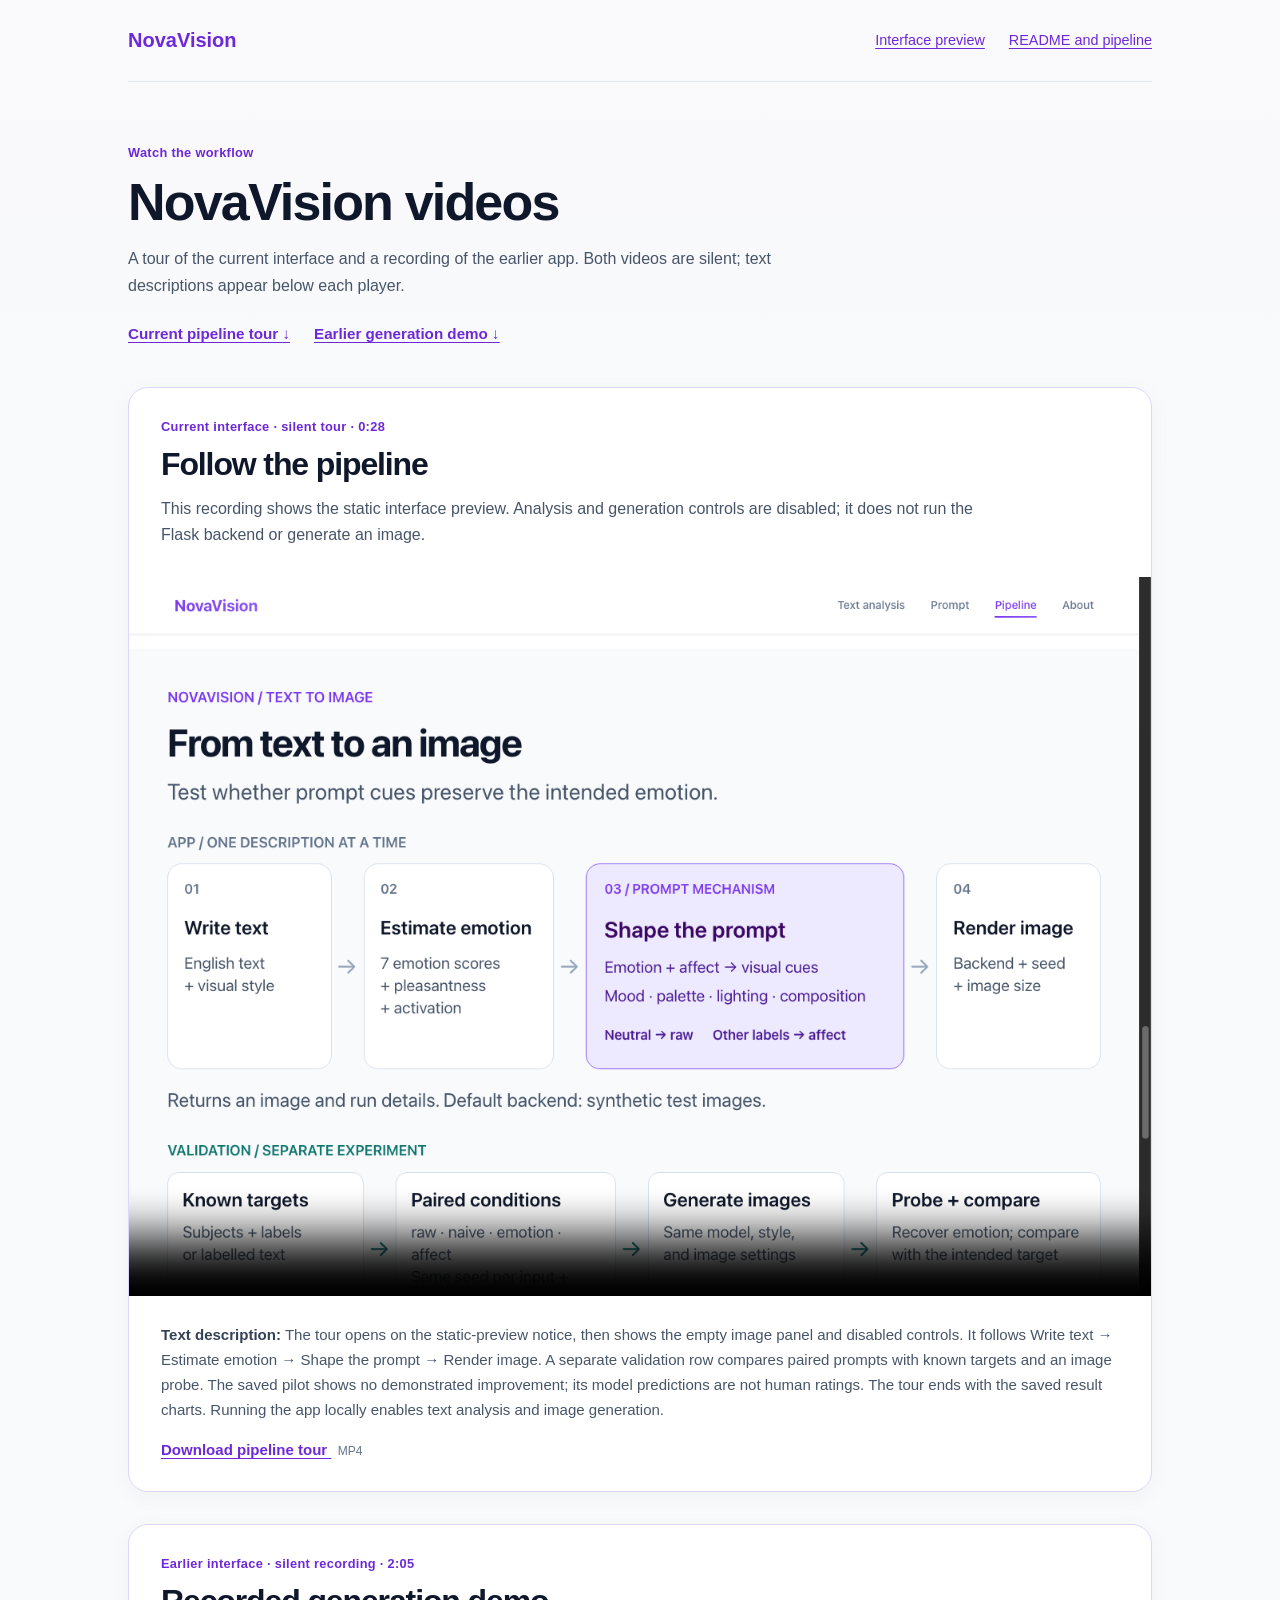
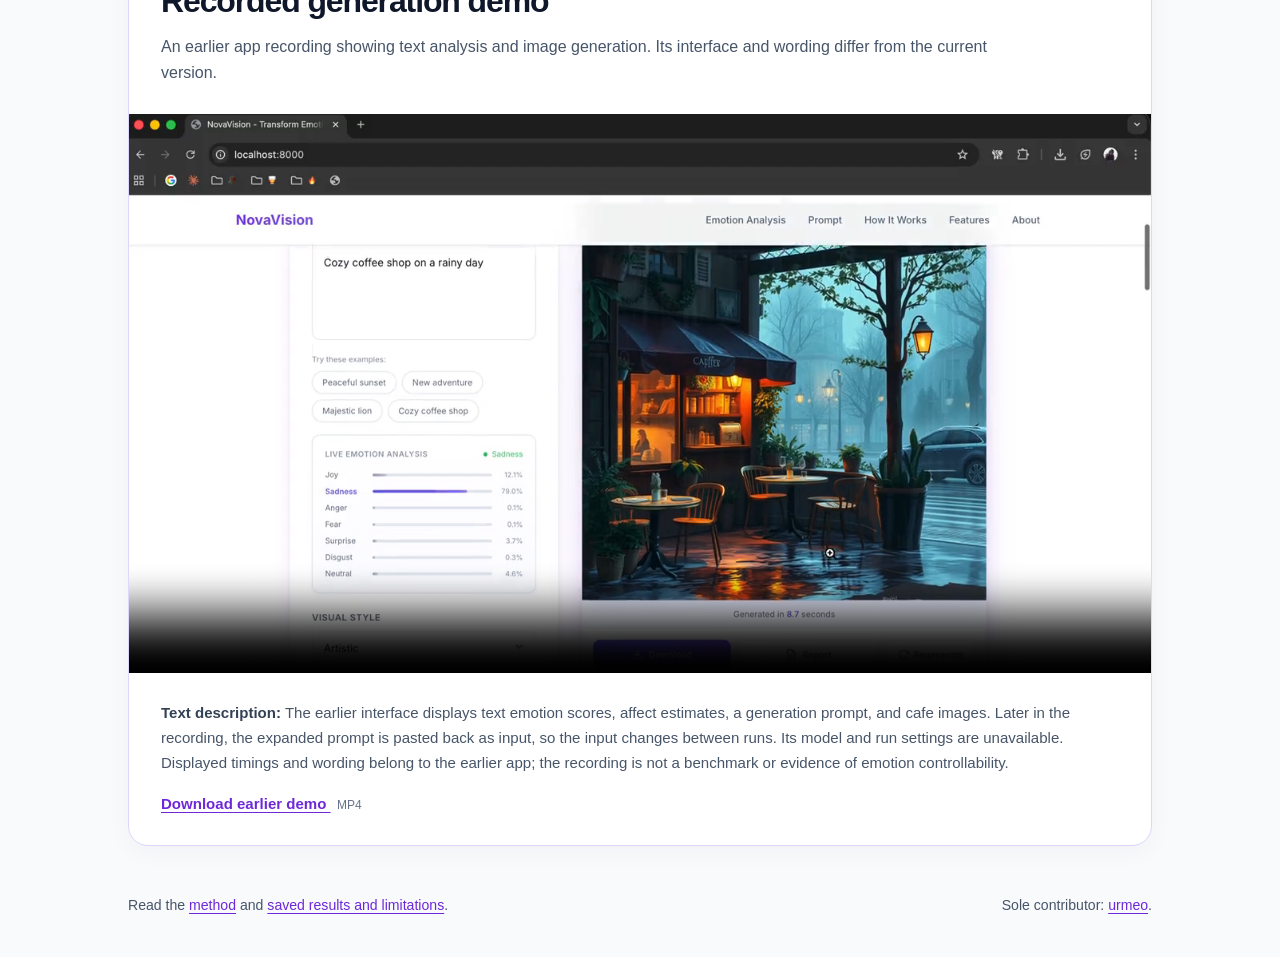
==== docs/assets/videos.html @ fb28306c "updated pipeline" ====
<!doctype html>
<html lang="en">
  <head>
    <meta charset="utf-8">
    <meta name="viewport" content="width=device-width, initial-scale=1">
    <meta name="description" content="Watch the current NovaVision interface tour and an earlier generation recording, with descriptions and downloadable videos.">
    <meta name="color-scheme" content="light">
    <title>NovaVision videos</title>
    <link rel="stylesheet" href="videos.css">
    <link rel="icon" href="../favicon.svg" type="image/svg+xml">
  </head>
  <body>
    <a class="skip-link" href="#main">Skip to videos</a>
    <header class="page-header">
      <a class="brand" href="../">NovaVision</a>
      <nav aria-label="Project links">
        <a href="../">Interface preview</a>
        <a href="https://github.com/urmeo/nova-vision#pipeline">README and pipeline</a>
      </nav>
    </header>

    <main id="main">
      <div class="intro">
        <p class="eyebrow">Watch the workflow</p>
        <h1>NovaVision videos</h1>
        <p>A tour of the current interface and a recording of the earlier app. Both videos are silent; text descriptions appear below each player.</p>
        <nav class="video-links" aria-label="Choose a video">
          <a href="#pipeline-tour">Current pipeline tour <span aria-hidden="true">↓</span></a>
          <a href="#recorded-demo">Earlier generation demo <span aria-hidden="true">↓</span></a>
        </nav>
      </div>

      <section class="video-card" id="pipeline-tour" aria-labelledby="tour-heading">
        <div class="card-heading">
          <p class="eyebrow">Current interface · silent tour · 0:28</p>
          <h2 id="tour-heading">Follow the pipeline</h2>
          <p id="tour-description">This recording shows the static interface preview. Analysis and generation controls are disabled; it does not run the Flask backend or generate an image.</p>
        </div>
        <video controls playsinline preload="metadata" poster="pipeline-interface.png" width="1280" height="900" aria-labelledby="tour-heading" aria-describedby="tour-description tour-text">
          <source src="pipeline-tour.mp4" type="video/mp4">
          <track kind="captions" src="pipeline-tour.vtt" srclang="en" label="English descriptions" default>
          <p>Your browser cannot play this video. <a href="pipeline-tour.mp4" download>Download the pipeline tour</a>.</p>
        </video>
        <div class="card-details">
          <p id="tour-text"><strong>Text description:</strong> The tour opens on the static-preview notice, then shows the empty image panel and disabled controls. It follows Write text → Estimate emotion → Shape the prompt → Render image. A separate validation row compares paired prompts with known targets and an image probe. The saved pilot shows no demonstrated improvement; its model predictions are not human ratings. The tour ends with the saved result charts. Running the app locally enables text analysis and image generation.</p>
          <a class="download-link" href="pipeline-tour.mp4" download>Download pipeline tour <span class="file-type">MP4</span></a>
        </div>
      </section>

      <section class="video-card" id="recorded-demo" aria-labelledby="demo-heading">
        <div class="card-heading">
          <p class="eyebrow">Earlier interface · silent recording · 2:05</p>
          <h2 id="demo-heading">Recorded generation demo</h2>
          <p id="demo-description">An earlier app recording showing text analysis and image generation. Its interface and wording differ from the current version.</p>
        </div>
        <video controls playsinline preload="metadata" poster="demo-poster.png" width="1280" height="700" aria-labelledby="demo-heading" aria-describedby="demo-description demo-text">
          <source src="demo.mp4" type="video/mp4">
          <p>Your browser cannot play this video. <a href="demo.mp4" download>Download the earlier generation demo</a>.</p>
        </video>
        <div class="card-details">
          <p id="demo-text"><strong>Text description:</strong> The earlier interface displays text emotion scores, affect estimates, a generation prompt, and cafe images. Later in the recording, the expanded prompt is pasted back as input, so the input changes between runs. Its model and run settings are unavailable. Displayed timings and wording belong to the earlier app; the recording is not a benchmark or evidence of emotion controllability.</p>
          <a class="download-link" href="demo.mp4" download>Download earlier demo <span class="file-type">MP4</span></a>
        </div>
      </section>
    </main>

    <footer>
      <p>Read the <a href="https://github.com/urmeo/nova-vision/blob/main/docs/method.md">method</a> and <a href="https://github.com/urmeo/nova-vision/blob/main/docs/results.md">saved results and limitations</a>.</p>
      <p>Sole contributor: <a href="https://github.com/urmeo">urmeo</a>.</p>
    </footer>
  </body>
</html>
---- docs/assets/videos.css ----
:root {
  color-scheme: light;
  font-family: -apple-system, BlinkMacSystemFont, "Segoe UI", Roboto, Helvetica, Arial, sans-serif;
  color: #0f172a;
  background: #f8fafc;
  font-synthesis: none;
  text-rendering: optimizeLegibility;
  -webkit-font-smoothing: antialiased;
}

* {
  box-sizing: border-box;
}

body {
  margin: 0;
  line-height: 1.65;
  background: linear-gradient(180deg, #faf9fc, #f8fafc 34rem);
}

a {
  color: #6d28d9;
  text-underline-offset: 0.22em;
}

a:hover {
  color: #4c1d95;
}

:focus-visible {
  outline: 3px solid #7c3aed;
  outline-offset: 5px;
  border-radius: 3px;
}

.skip-link {
  position: absolute;
  left: 1rem;
  top: 1rem;
  z-index: 1;
  padding: 0.6rem 1rem;
  background: #fff;
  transform: translateY(-200%);
}

.skip-link:focus {
  transform: none;
}

.page-header,
main,
footer {
  width: min(100% - 3rem, 64rem);
  margin-inline: auto;
}

.page-header {
  display: flex;
  align-items: center;
  justify-content: space-between;
  flex-wrap: wrap;
  gap: 1rem 2rem;
  padding-block: 1.5rem;
  border-bottom: 1px solid #e2e8f0;
}

.brand {
  font-size: 1.25rem;
  font-weight: 750;
  text-decoration: none;
}

nav {
  display: flex;
  flex-wrap: wrap;
  gap: 0.6rem 1.5rem;
}

.page-header nav {
  font-size: 0.9rem;
}

.intro {
  max-width: 45rem;
  padding-block: 3.75rem 2.5rem;
}

.eyebrow {
  margin: 0 0 0.5rem;
  color: #6d28d9;
  font-size: 0.8rem;
  font-weight: 700;
  letter-spacing: 0.025em;
}

h1,
h2 {
  margin: 0 0 0.8rem;
  font-weight: 750;
  line-height: 1.2;
  letter-spacing: -0.035em;
}

h1 {
  font-size: clamp(2rem, 5vw, 3.25rem);
}

h2 {
  font-size: clamp(1.5rem, 3.5vw, 2rem);
}

p {
  margin: 0;
  color: #475569;
}

.video-links {
  margin-top: 1.4rem;
  font-size: 0.95rem;
  font-weight: 600;
}

.video-card {
  overflow: hidden;
  margin-bottom: 2rem;
  border: 1px solid #ddd6fe;
  border-radius: 1.25rem;
  background: #fff;
  box-shadow: 0 5px 24px rgb(15 23 42 / 4%);
  scroll-margin-top: 1rem;
}

.card-heading,
.card-details {
  padding: 1.75rem 2rem;
}

.card-heading p:last-child {
  max-width: 52rem;
}

video {
  display: block;
  width: 100%;
  height: auto;
  object-fit: contain;
  background: #0f172a;
}

video:focus-visible {
  outline-offset: -4px;
}

.card-details {
  display: grid;
  gap: 1rem;
  font-size: 0.94rem;
}

strong {
  color: #334155;
  font-weight: 650;
}

.download-link {
  justify-self: start;
  font-weight: 600;
}

.file-type {
  display: inline-block;
  margin-left: 0.4rem;
  color: #64748b;
  font-size: 0.75rem;
  font-weight: 500;
}

footer {
  display: flex;
  justify-content: space-between;
  flex-wrap: wrap;
  gap: 0.75rem 2rem;
  padding-block: 1rem 2.5rem;
  font-size: 0.88rem;
}

@media (max-width: 600px) {
  .page-header,
  main,
  footer {
    width: min(100% - 2rem, 64rem);
  }

  .page-header {
    align-items: flex-start;
    flex-direction: column;
    gap: 0.6rem;
    padding-block: 1rem;
  }

  .intro {
    padding-block: 2.25rem 1.75rem;
  }

  .card-heading,
  .card-details {
    padding: 1.25rem;
  }

  .video-card {
    border-radius: 0.9rem;
  }
}
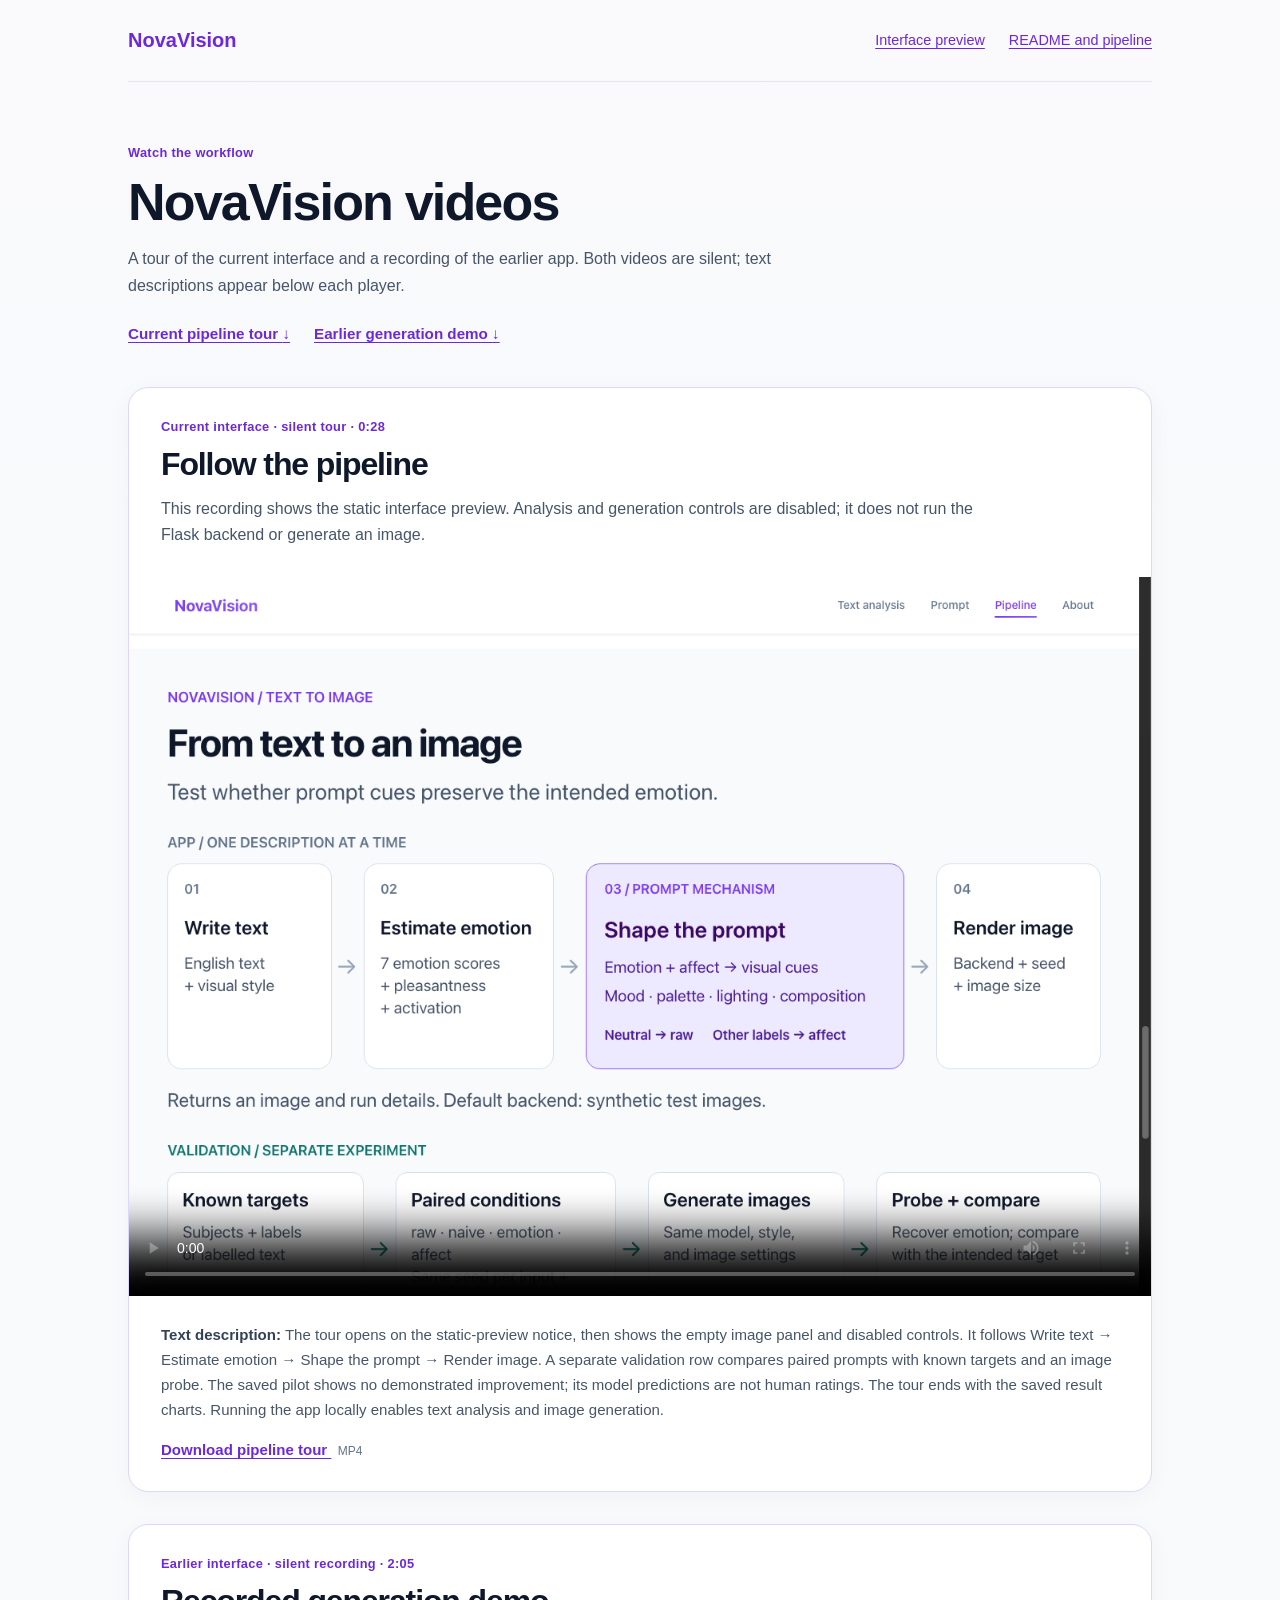
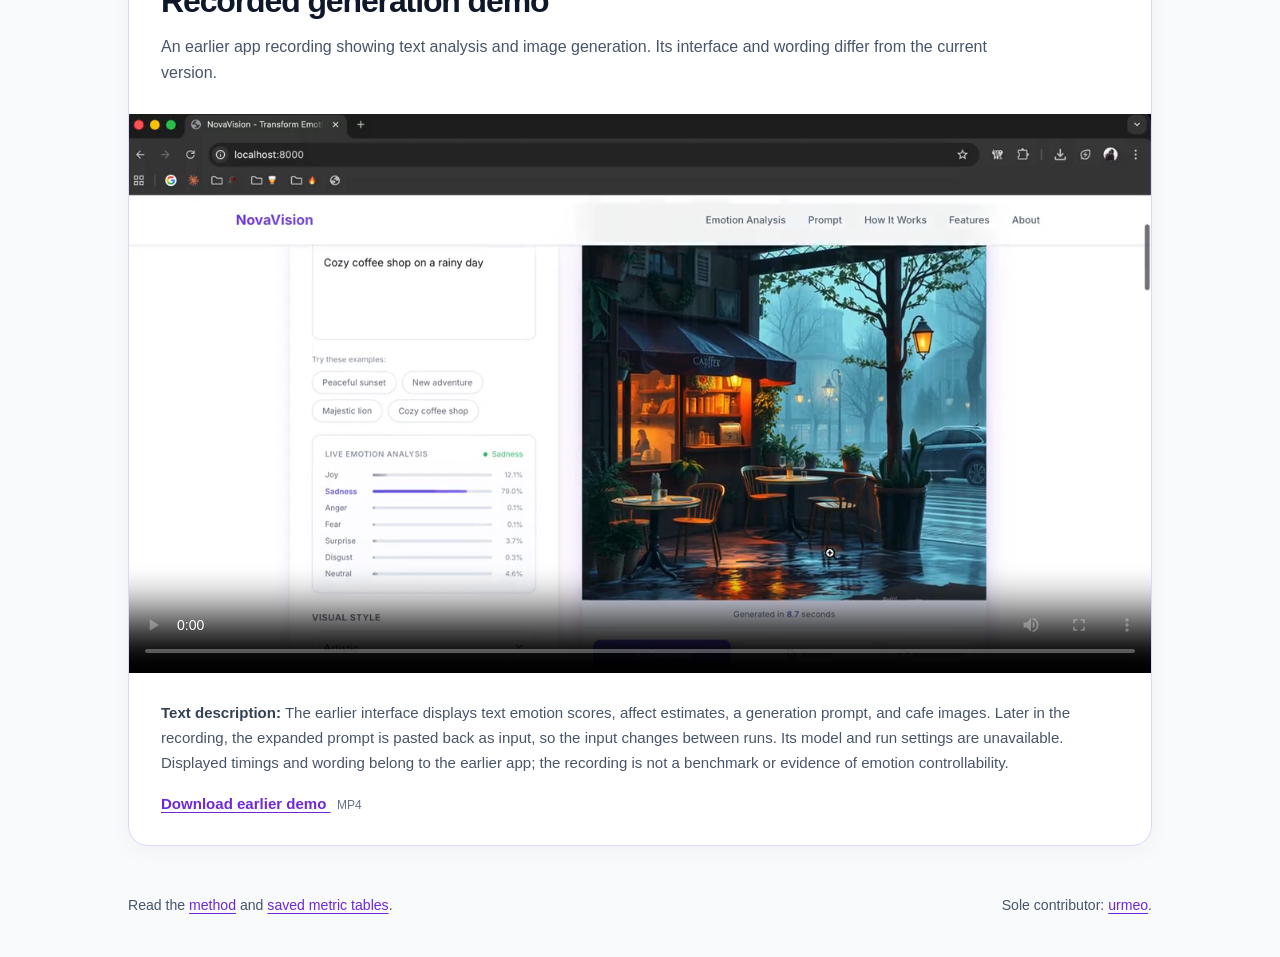
==== commit 3d9b5aa1: "updated readme" ====
--- a/docs/assets/videos.html
+++ b/docs/assets/videos.html
@@ -15,7 +15,7 @@
       <a class="brand" href="../">NovaVision</a>
       <nav aria-label="Project links">
         <a href="../">Interface preview</a>
-        <a href="https://github.com/urmeo/nova-vision#pipeline">README and pipeline</a>
+        <a href="https://github.com/urmeo/nova-vision#novavision">README and pipeline</a>
       </nav>
     </header>
 
@@ -65,7 +65,7 @@
     </main>
 
     <footer>
-      <p>Read the <a href="https://github.com/urmeo/nova-vision/blob/main/docs/method.md">method</a> and <a href="https://github.com/urmeo/nova-vision/blob/main/docs/results.md">saved results and limitations</a>.</p>
+      <p>Read the <a href="https://github.com/urmeo/nova-vision/blob/main/docs/method.md">method</a> and <a href="https://github.com/urmeo/nova-vision/blob/main/docs/results-tables.md">saved metric tables</a>.</p>
       <p>Sole contributor: <a href="https://github.com/urmeo">urmeo</a>.</p>
     </footer>
   </body>
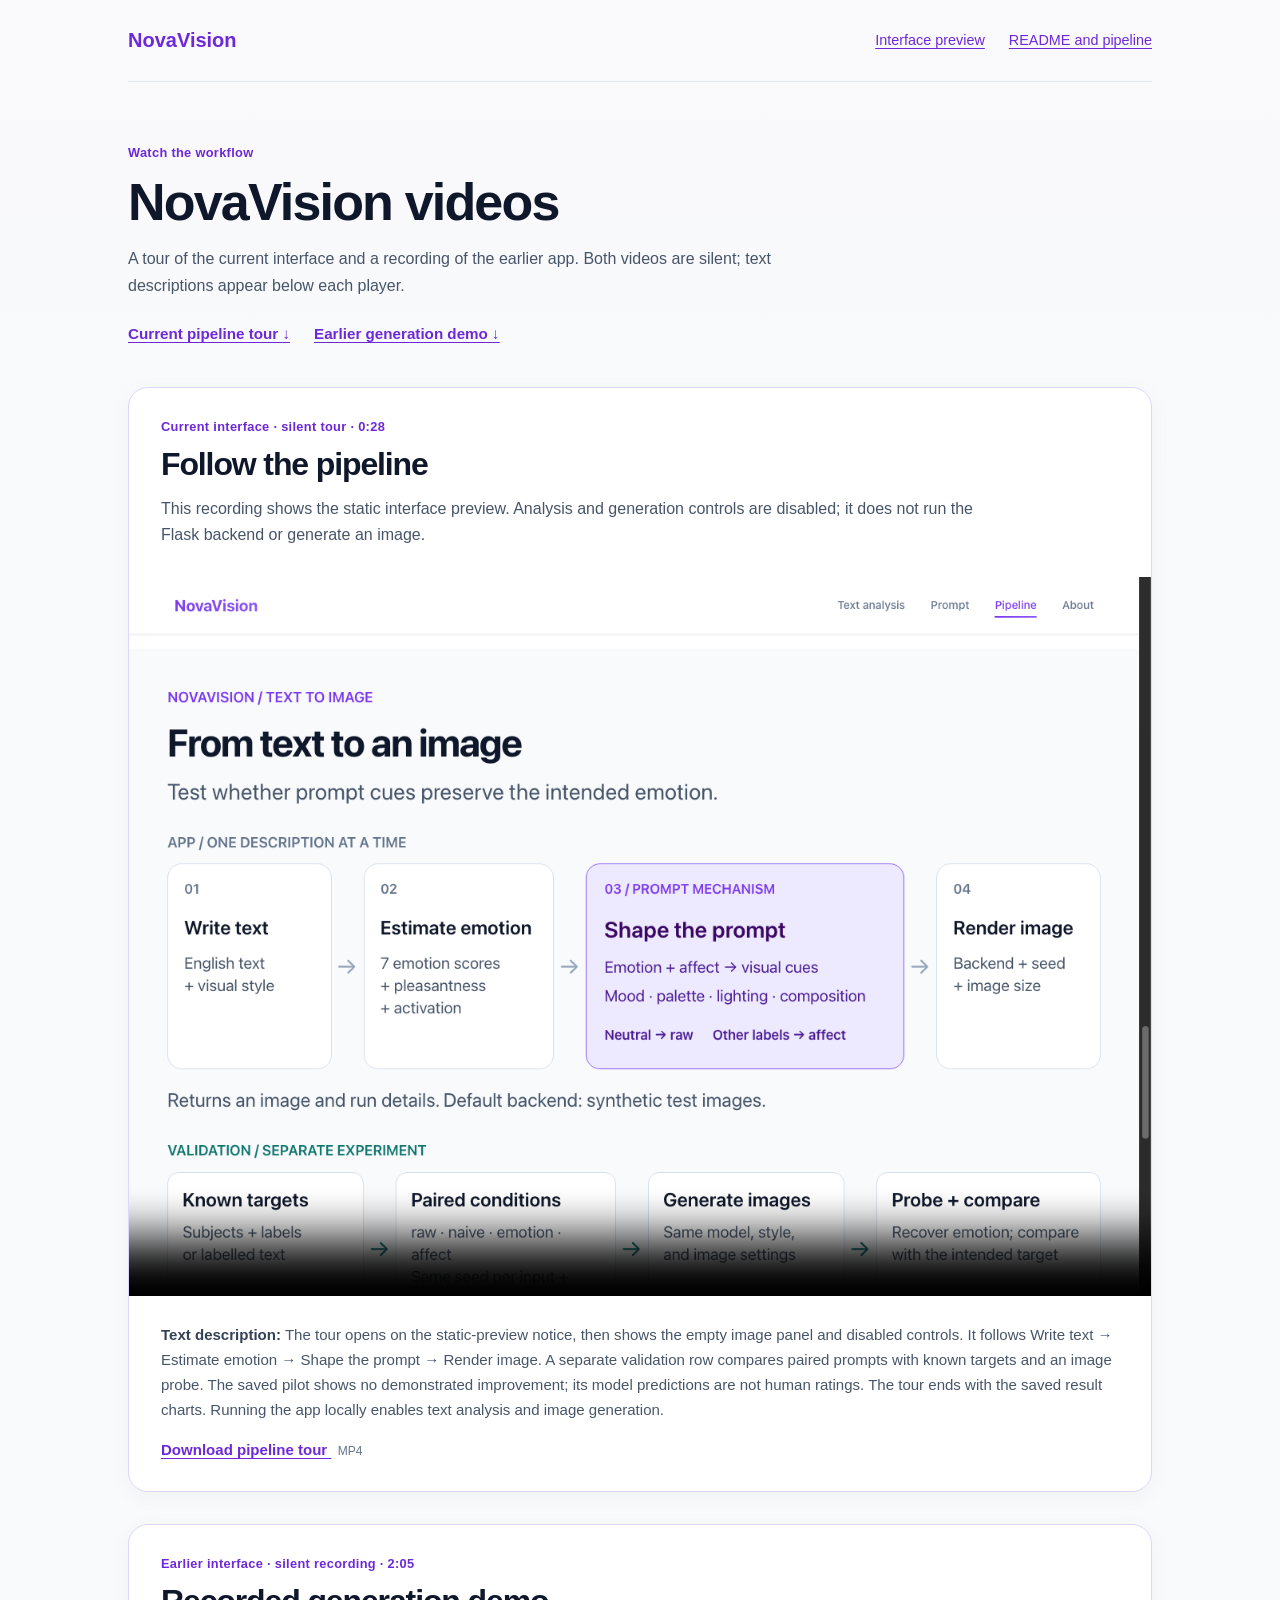
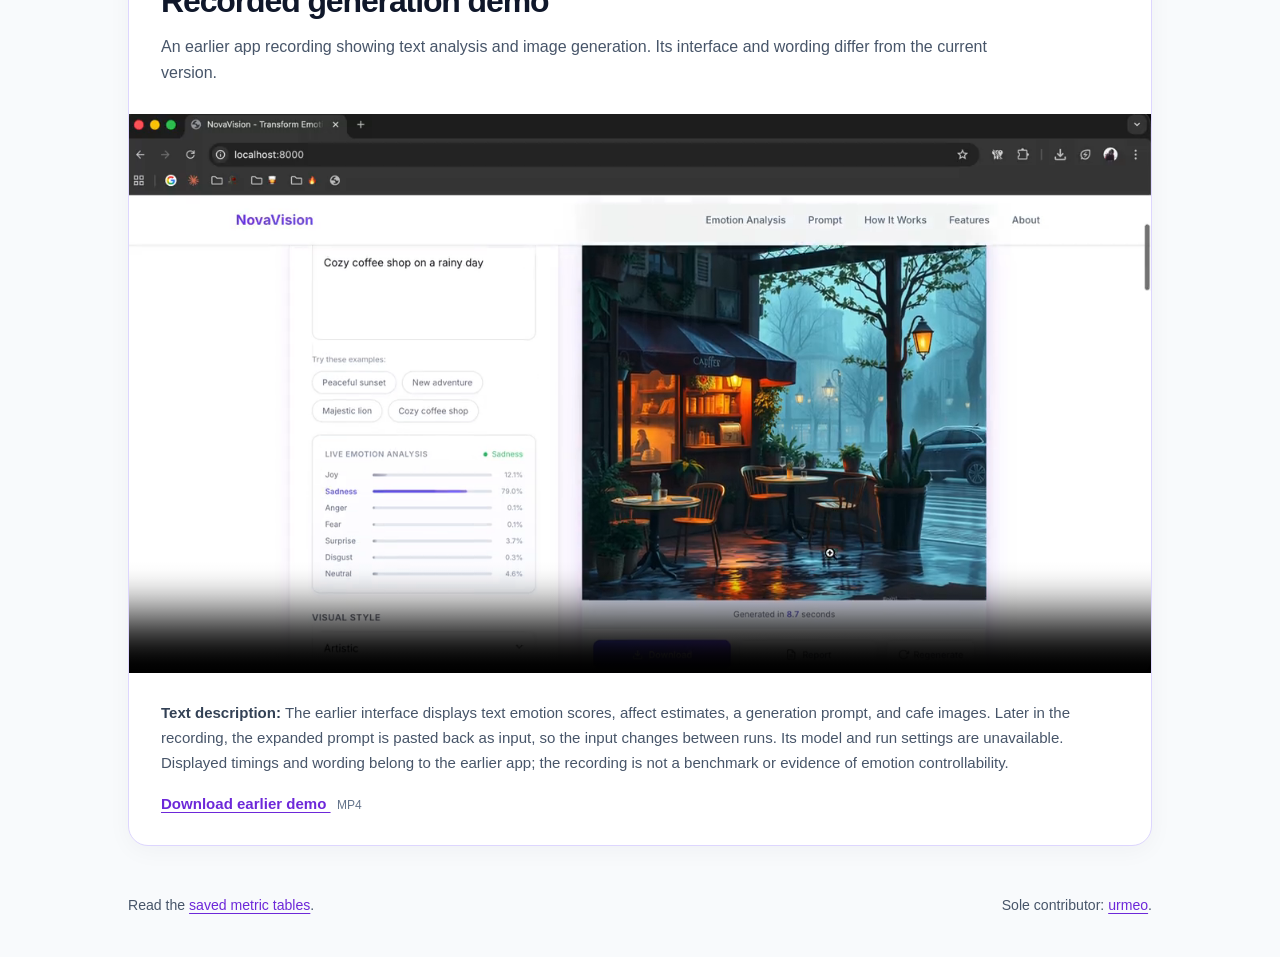
==== commit 1dd705b9: "updated docs" ====
--- a/docs/assets/videos.html
+++ b/docs/assets/videos.html
@@ -65,7 +65,7 @@
     </main>
 
     <footer>
-      <p>Read the <a href="https://github.com/urmeo/nova-vision/blob/main/docs/method.md">method</a> and <a href="https://github.com/urmeo/nova-vision/blob/main/docs/results-tables.md">saved metric tables</a>.</p>
+      <p>Read the <a href="https://github.com/urmeo/nova-vision/blob/main/docs/results-tables.md">saved metric tables</a>.</p>
       <p>Sole contributor: <a href="https://github.com/urmeo">urmeo</a>.</p>
     </footer>
   </body>
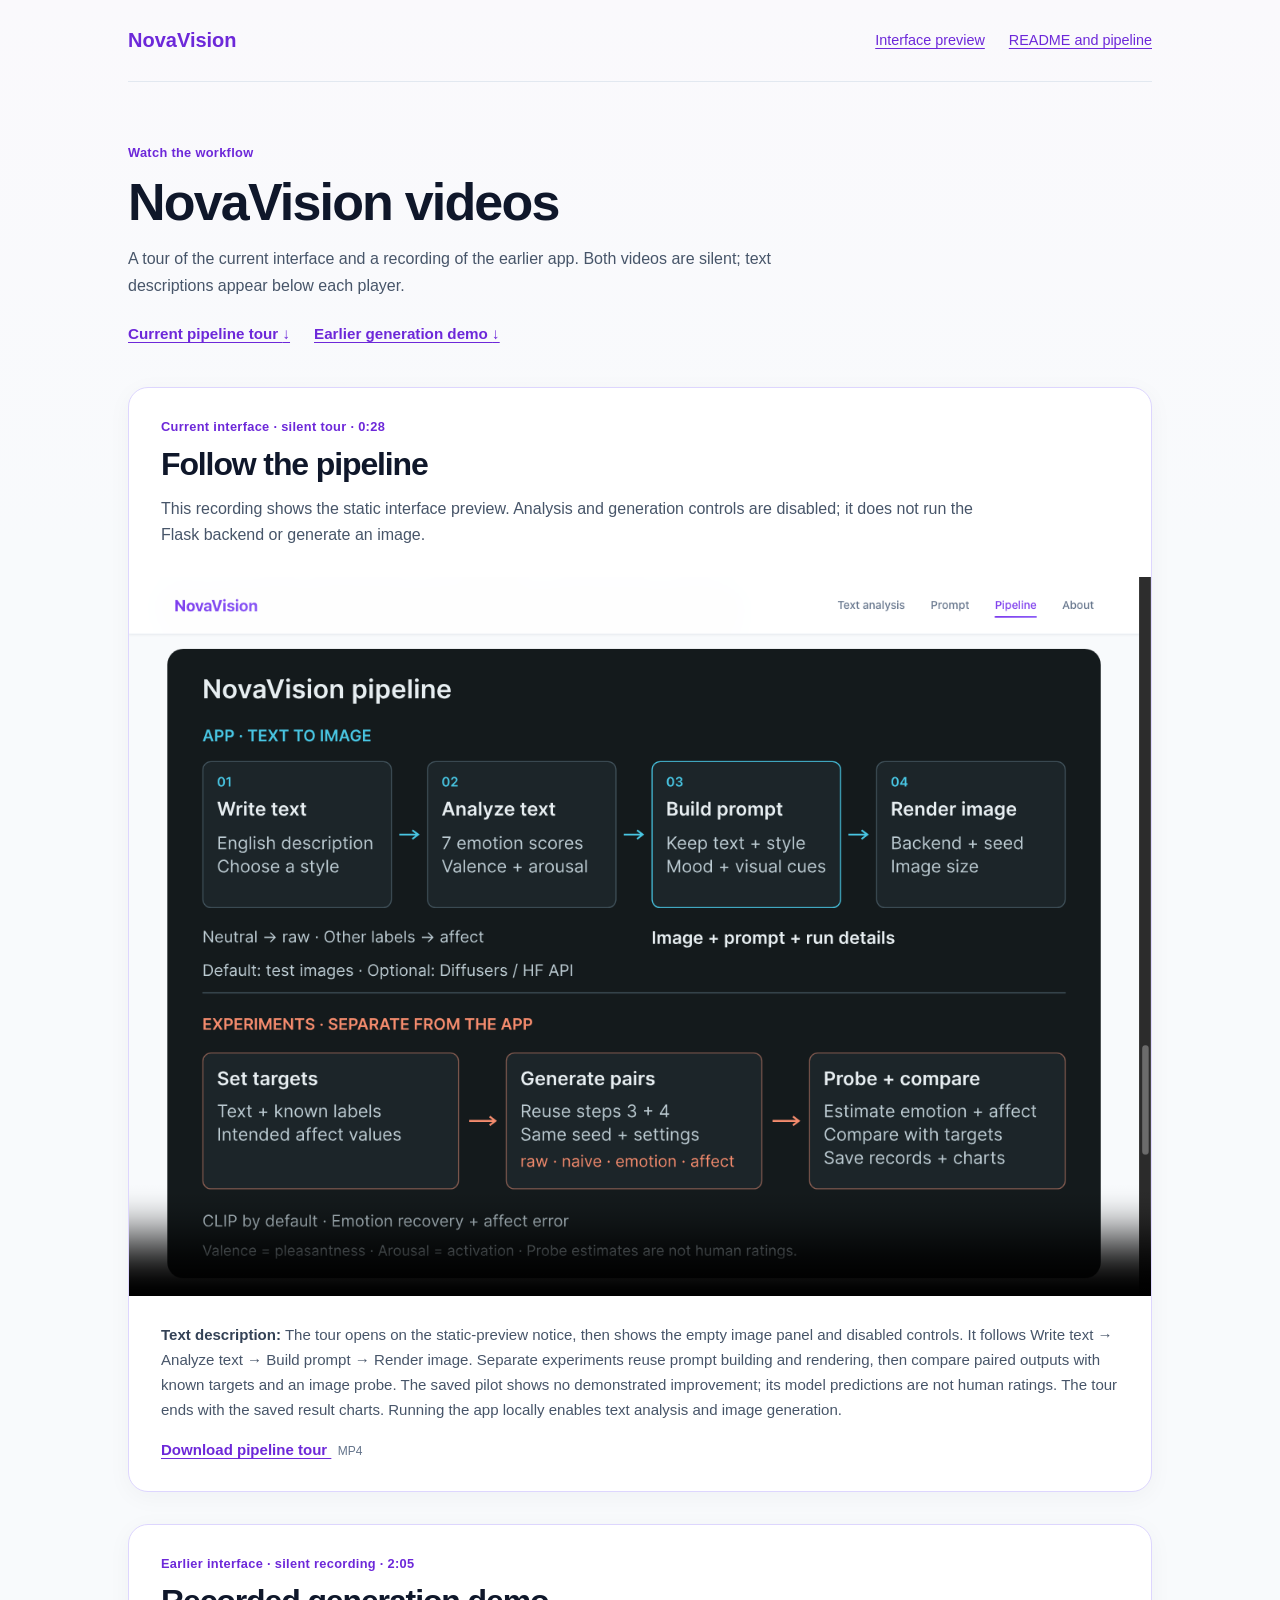
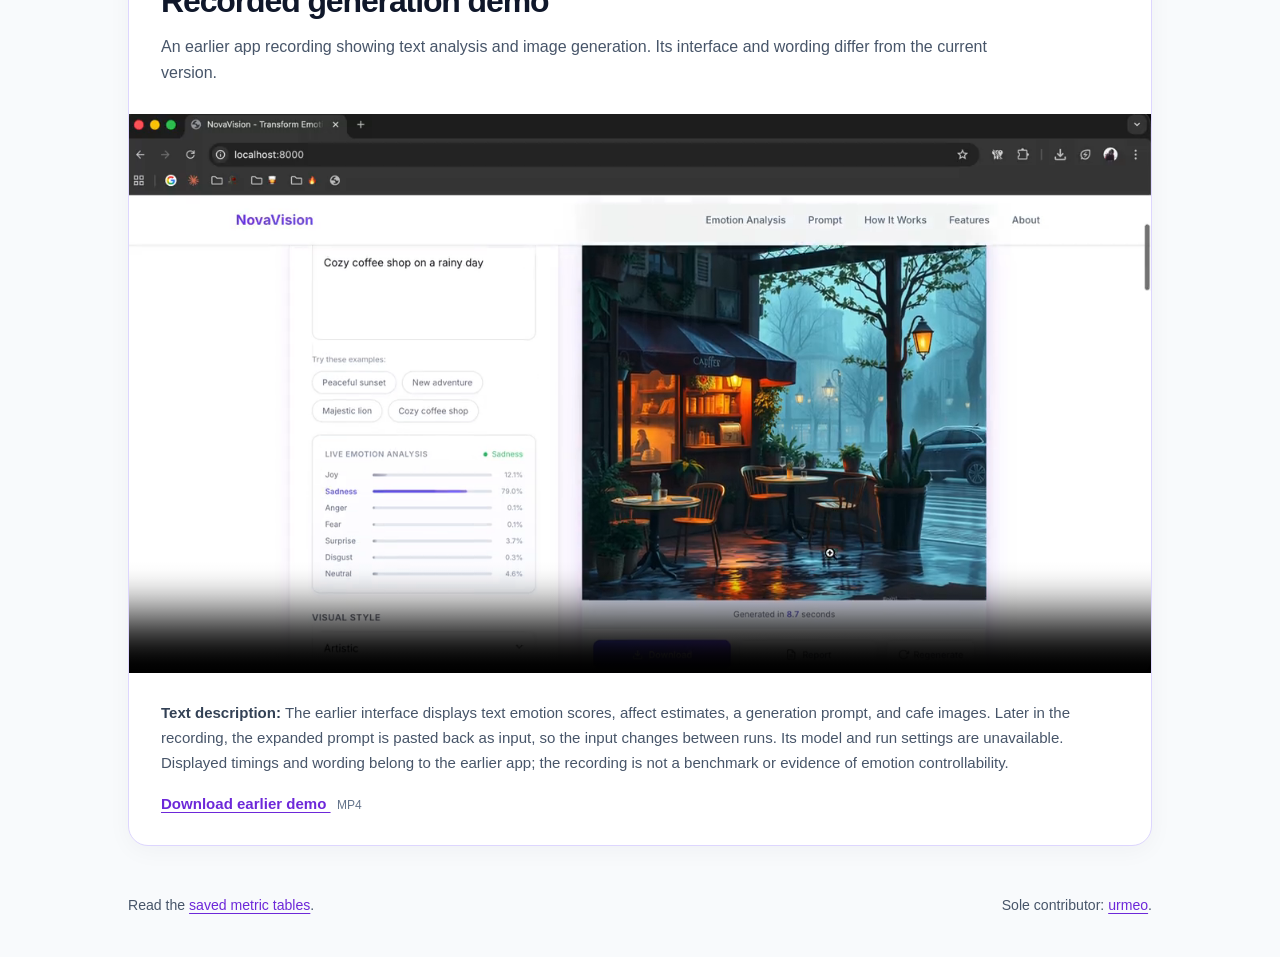
==== commit 3d9de95a: "updated pipeline" ====
--- a/docs/assets/videos.html
+++ b/docs/assets/videos.html
@@ -42,7 +42,7 @@
           <p>Your browser cannot play this video. <a href="pipeline-tour.mp4" download>Download the pipeline tour</a>.</p>
         </video>
         <div class="card-details">
-          <p id="tour-text"><strong>Text description:</strong> The tour opens on the static-preview notice, then shows the empty image panel and disabled controls. It follows Write text → Estimate emotion → Shape the prompt → Render image. A separate validation row compares paired prompts with known targets and an image probe. The saved pilot shows no demonstrated improvement; its model predictions are not human ratings. The tour ends with the saved result charts. Running the app locally enables text analysis and image generation.</p>
+          <p id="tour-text"><strong>Text description:</strong> The tour opens on the static-preview notice, then shows the empty image panel and disabled controls. It follows Write text → Analyze text → Build prompt → Render image. Separate experiments reuse prompt building and rendering, then compare paired outputs with known targets and an image probe. The saved pilot shows no demonstrated improvement; its model predictions are not human ratings. The tour ends with the saved result charts. Running the app locally enables text analysis and image generation.</p>
           <a class="download-link" href="pipeline-tour.mp4" download>Download pipeline tour <span class="file-type">MP4</span></a>
         </div>
       </section>
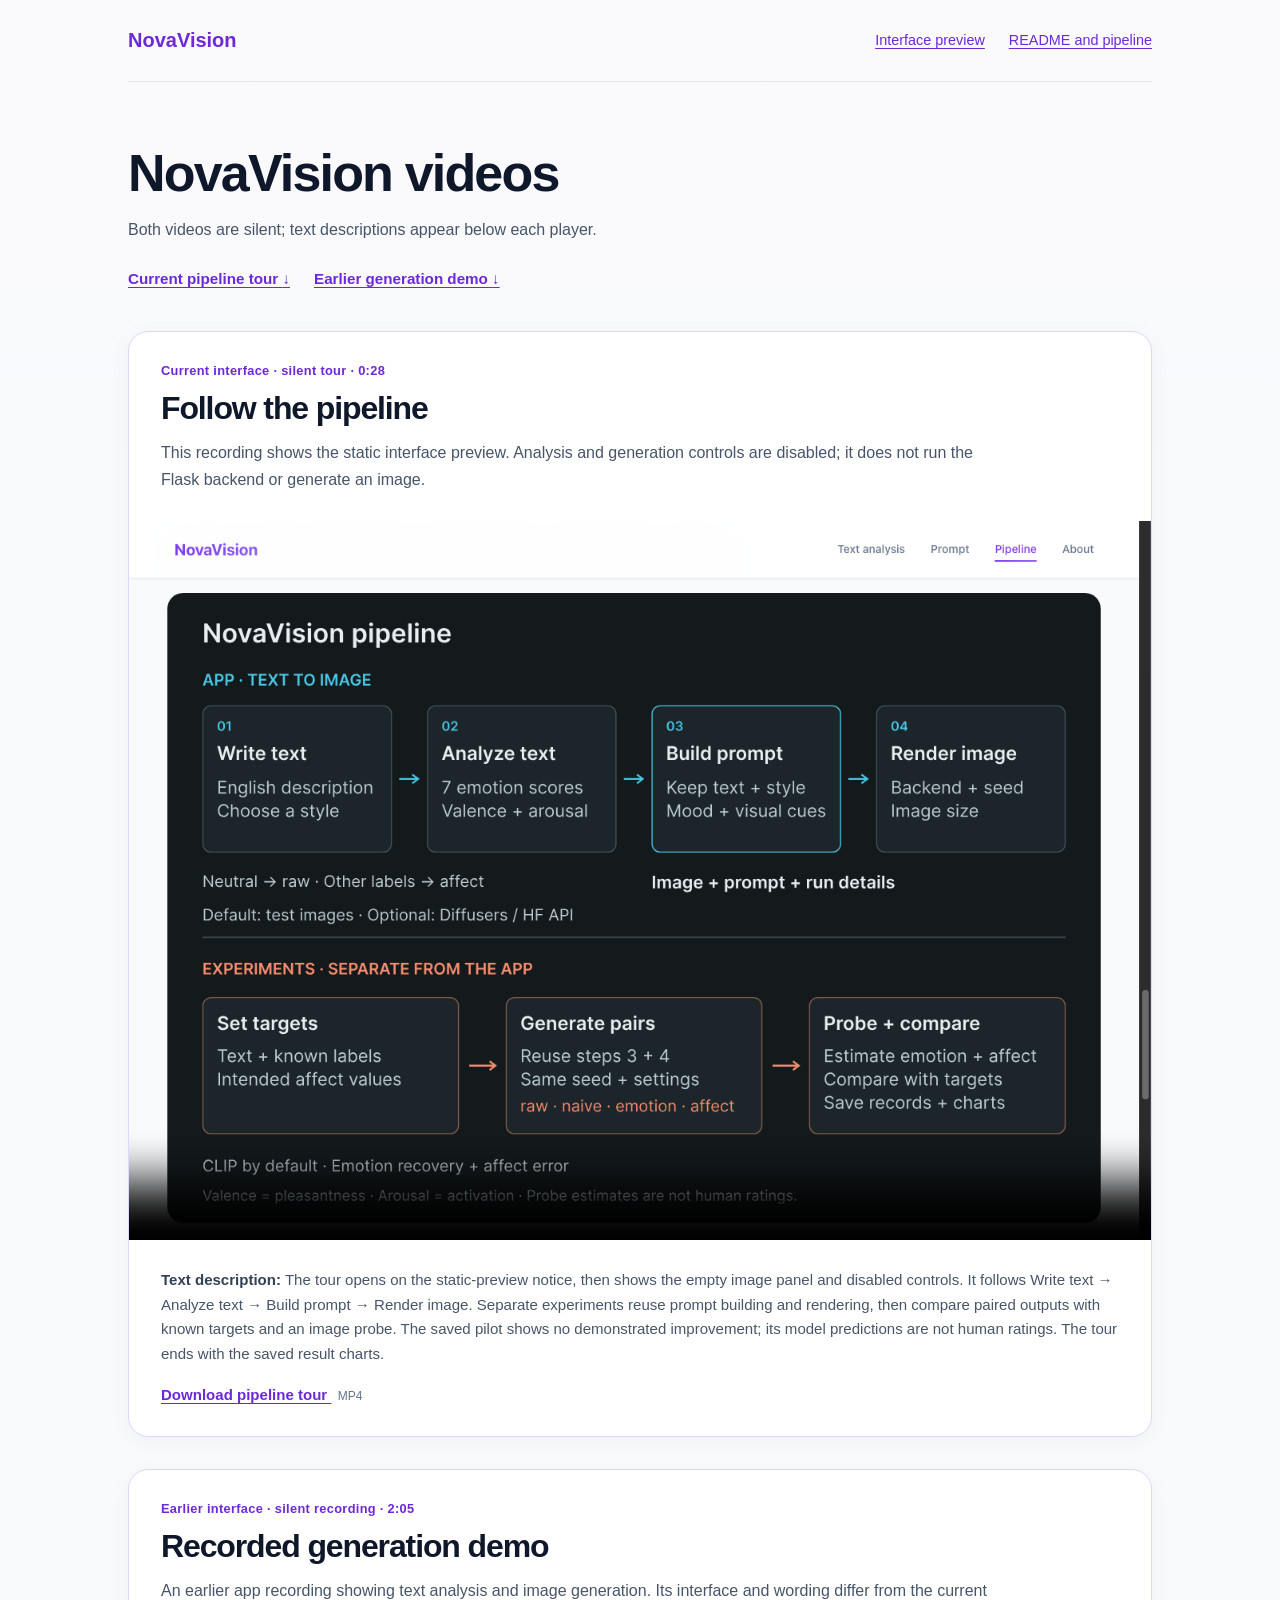
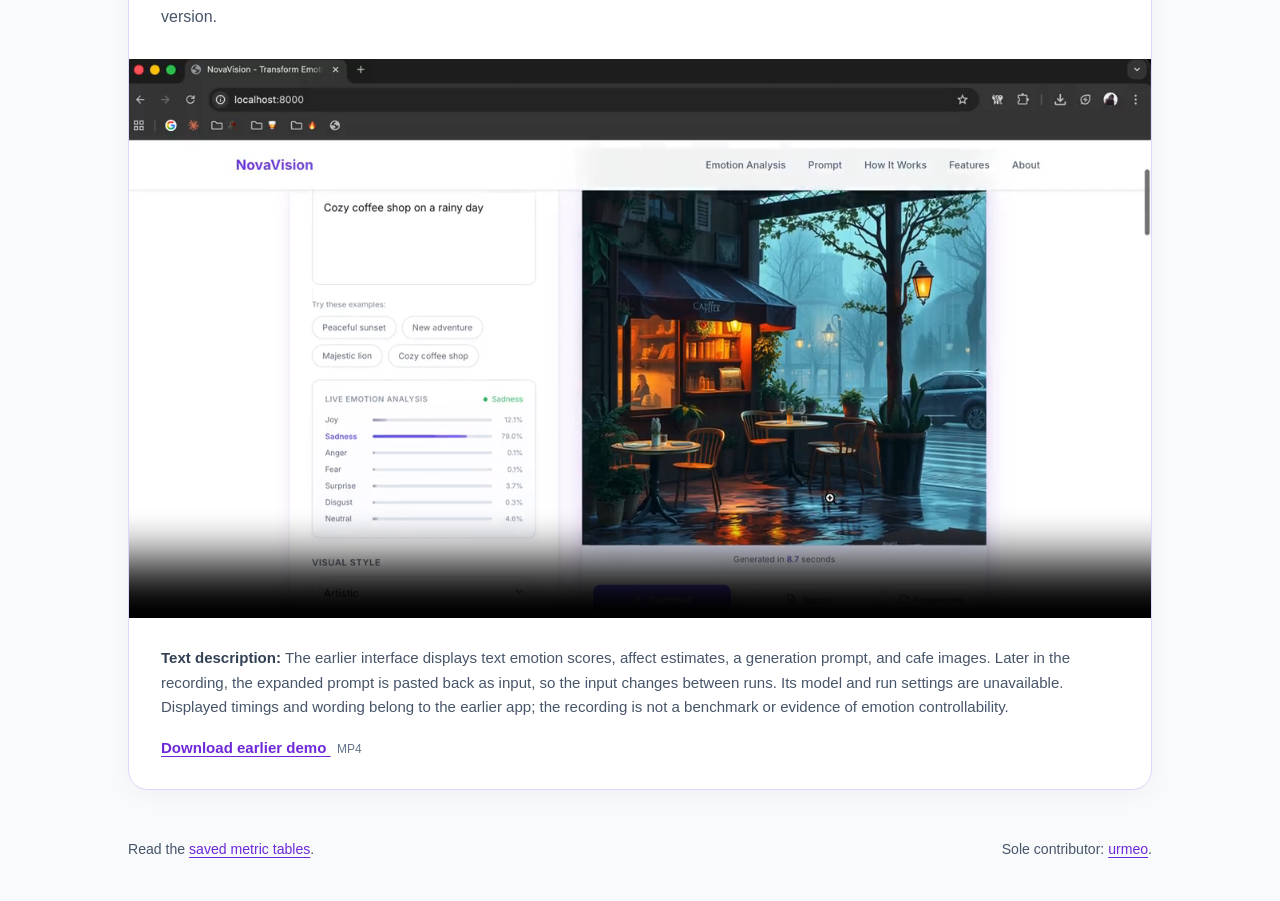
==== commit 613b75a2: "updated interface" ====
--- a/docs/assets/videos.html
+++ b/docs/assets/videos.html
@@ -21,9 +21,8 @@
 
     <main id="main">
       <div class="intro">
-        <p class="eyebrow">Watch the workflow</p>
         <h1>NovaVision videos</h1>
-        <p>A tour of the current interface and a recording of the earlier app. Both videos are silent; text descriptions appear below each player.</p>
+        <p>Both videos are silent; text descriptions appear below each player.</p>
         <nav class="video-links" aria-label="Choose a video">
           <a href="#pipeline-tour">Current pipeline tour <span aria-hidden="true">↓</span></a>
           <a href="#recorded-demo">Earlier generation demo <span aria-hidden="true">↓</span></a>
@@ -42,7 +41,7 @@
           <p>Your browser cannot play this video. <a href="pipeline-tour.mp4" download>Download the pipeline tour</a>.</p>
         </video>
         <div class="card-details">
-          <p id="tour-text"><strong>Text description:</strong> The tour opens on the static-preview notice, then shows the empty image panel and disabled controls. It follows Write text → Analyze text → Build prompt → Render image. Separate experiments reuse prompt building and rendering, then compare paired outputs with known targets and an image probe. The saved pilot shows no demonstrated improvement; its model predictions are not human ratings. The tour ends with the saved result charts. Running the app locally enables text analysis and image generation.</p>
+          <p id="tour-text"><strong>Text description:</strong> The tour opens on the static-preview notice, then shows the empty image panel and disabled controls. It follows Write text → Analyze text → Build prompt → Render image. Separate experiments reuse prompt building and rendering, then compare paired outputs with known targets and an image probe. The saved pilot shows no demonstrated improvement; its model predictions are not human ratings. The tour ends with the saved result charts.</p>
           <a class="download-link" href="pipeline-tour.mp4" download>Download pipeline tour <span class="file-type">MP4</span></a>
         </div>
       </section>
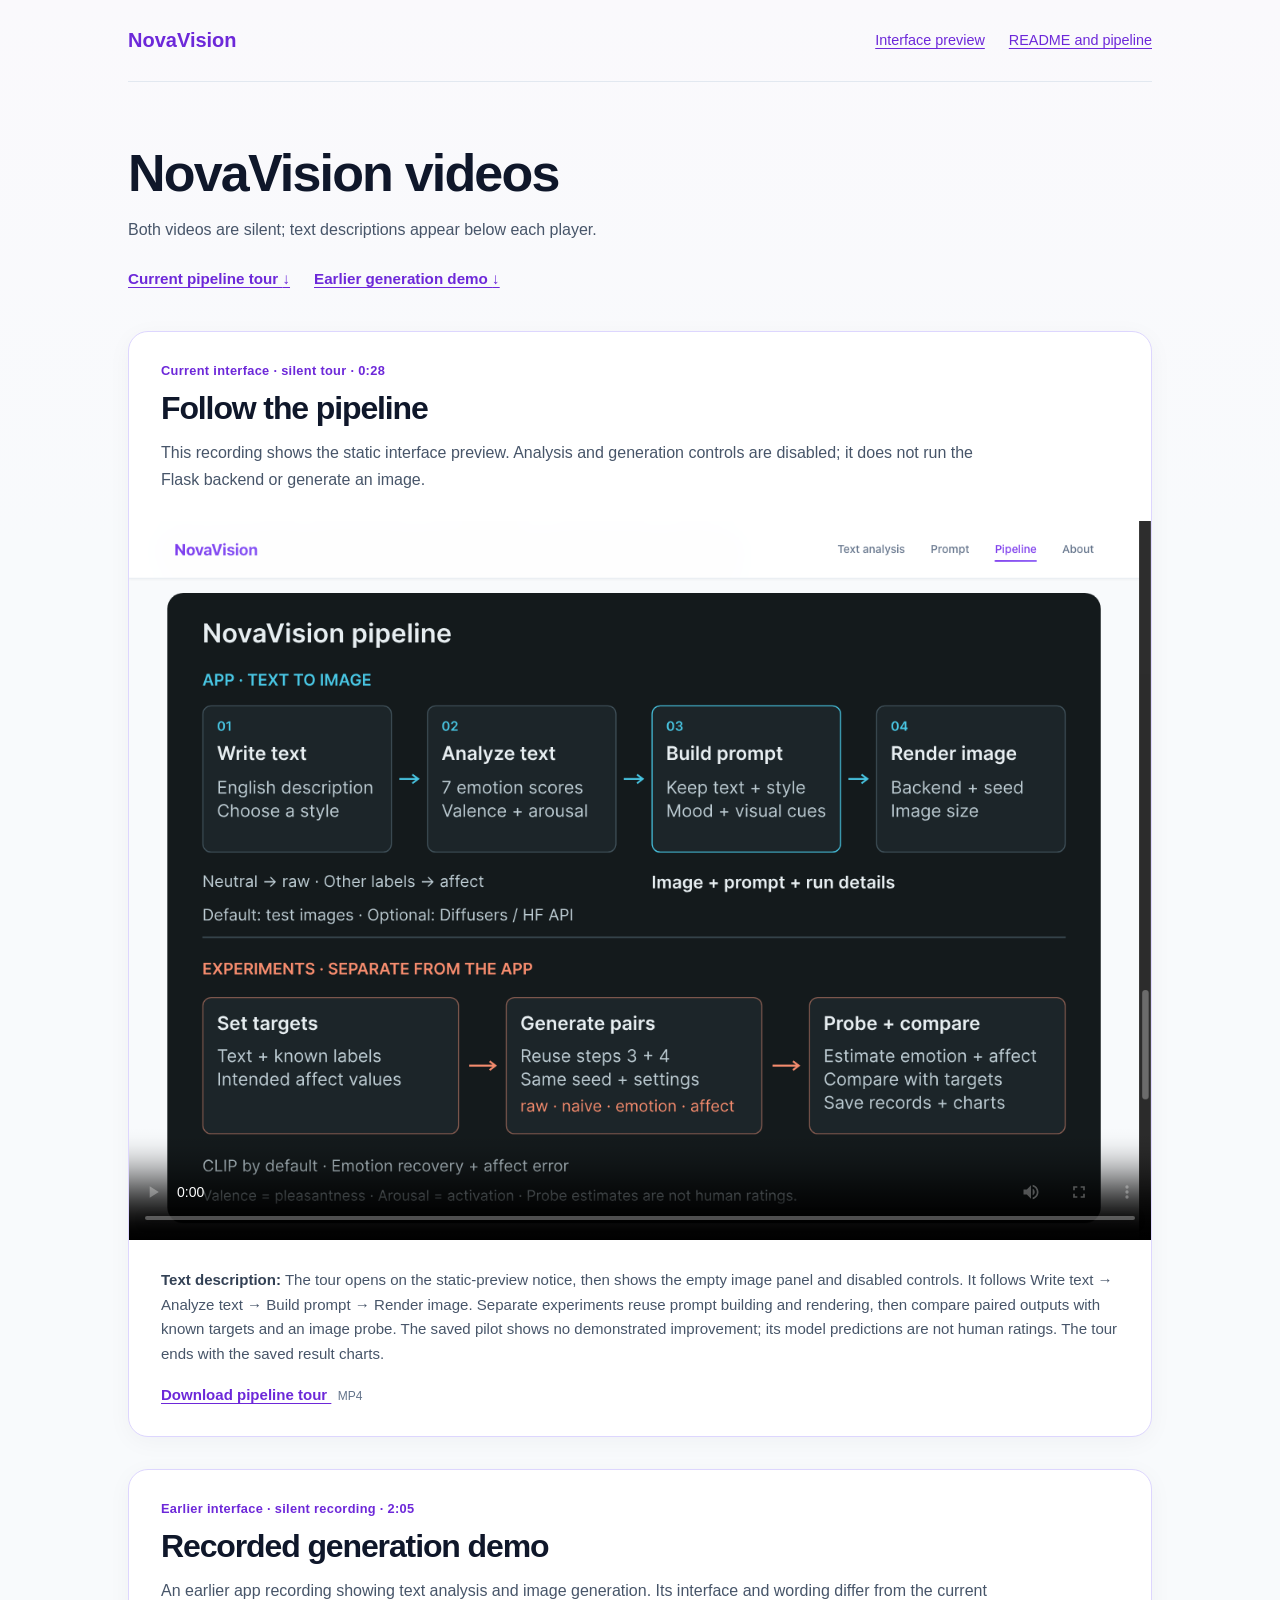
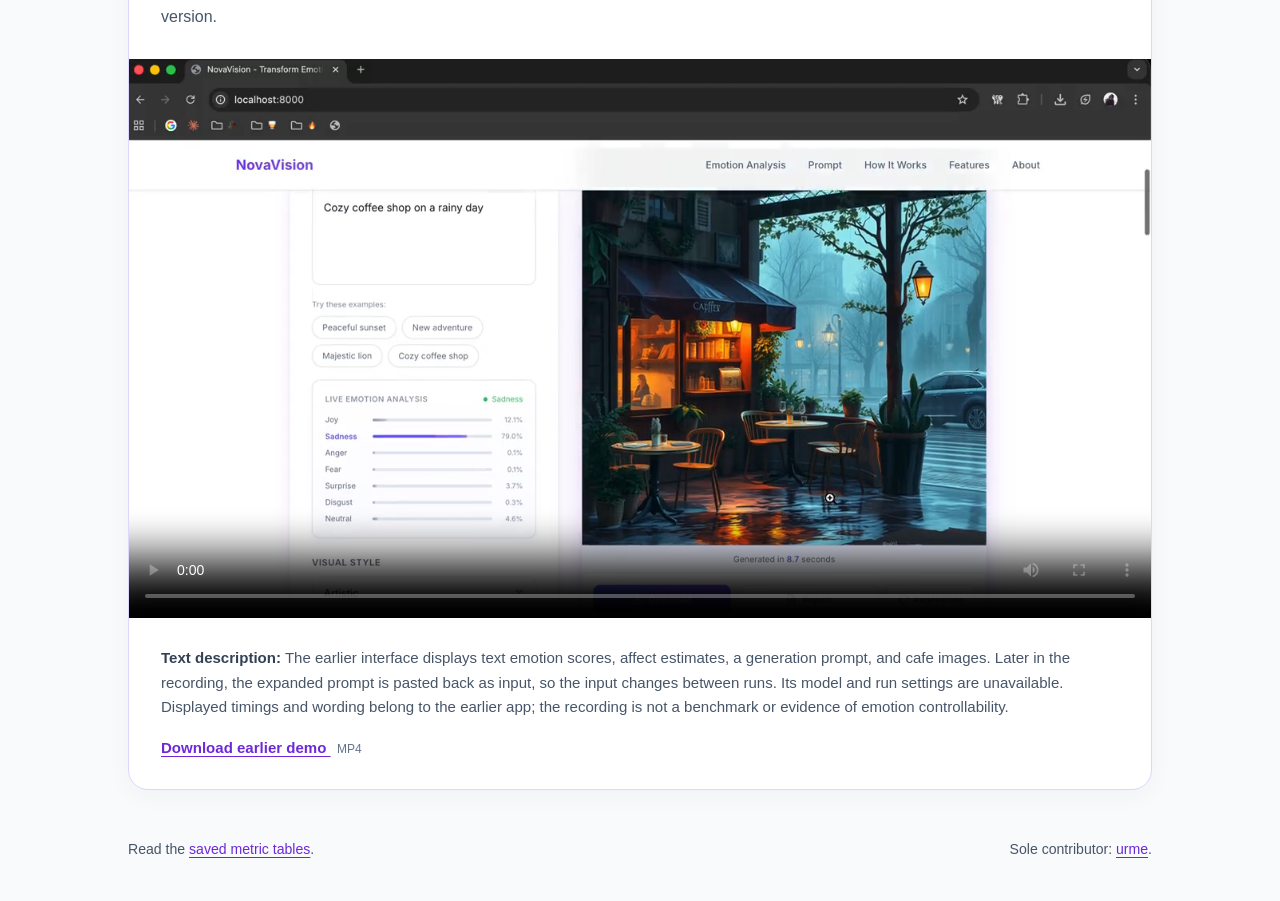
==== commit 6a6d5858: "updated interface" ====
--- a/docs/assets/videos.html
+++ b/docs/assets/videos.html
@@ -65,7 +65,7 @@
 
     <footer>
       <p>Read the <a href="https://github.com/urmeo/nova-vision/blob/main/docs/results-tables.md">saved metric tables</a>.</p>
-      <p>Sole contributor: <a href="https://github.com/urmeo">urmeo</a>.</p>
+      <p>Sole contributor: <a href="https://github.com/urmeo">urme</a>.</p>
     </footer>
   </body>
 </html>
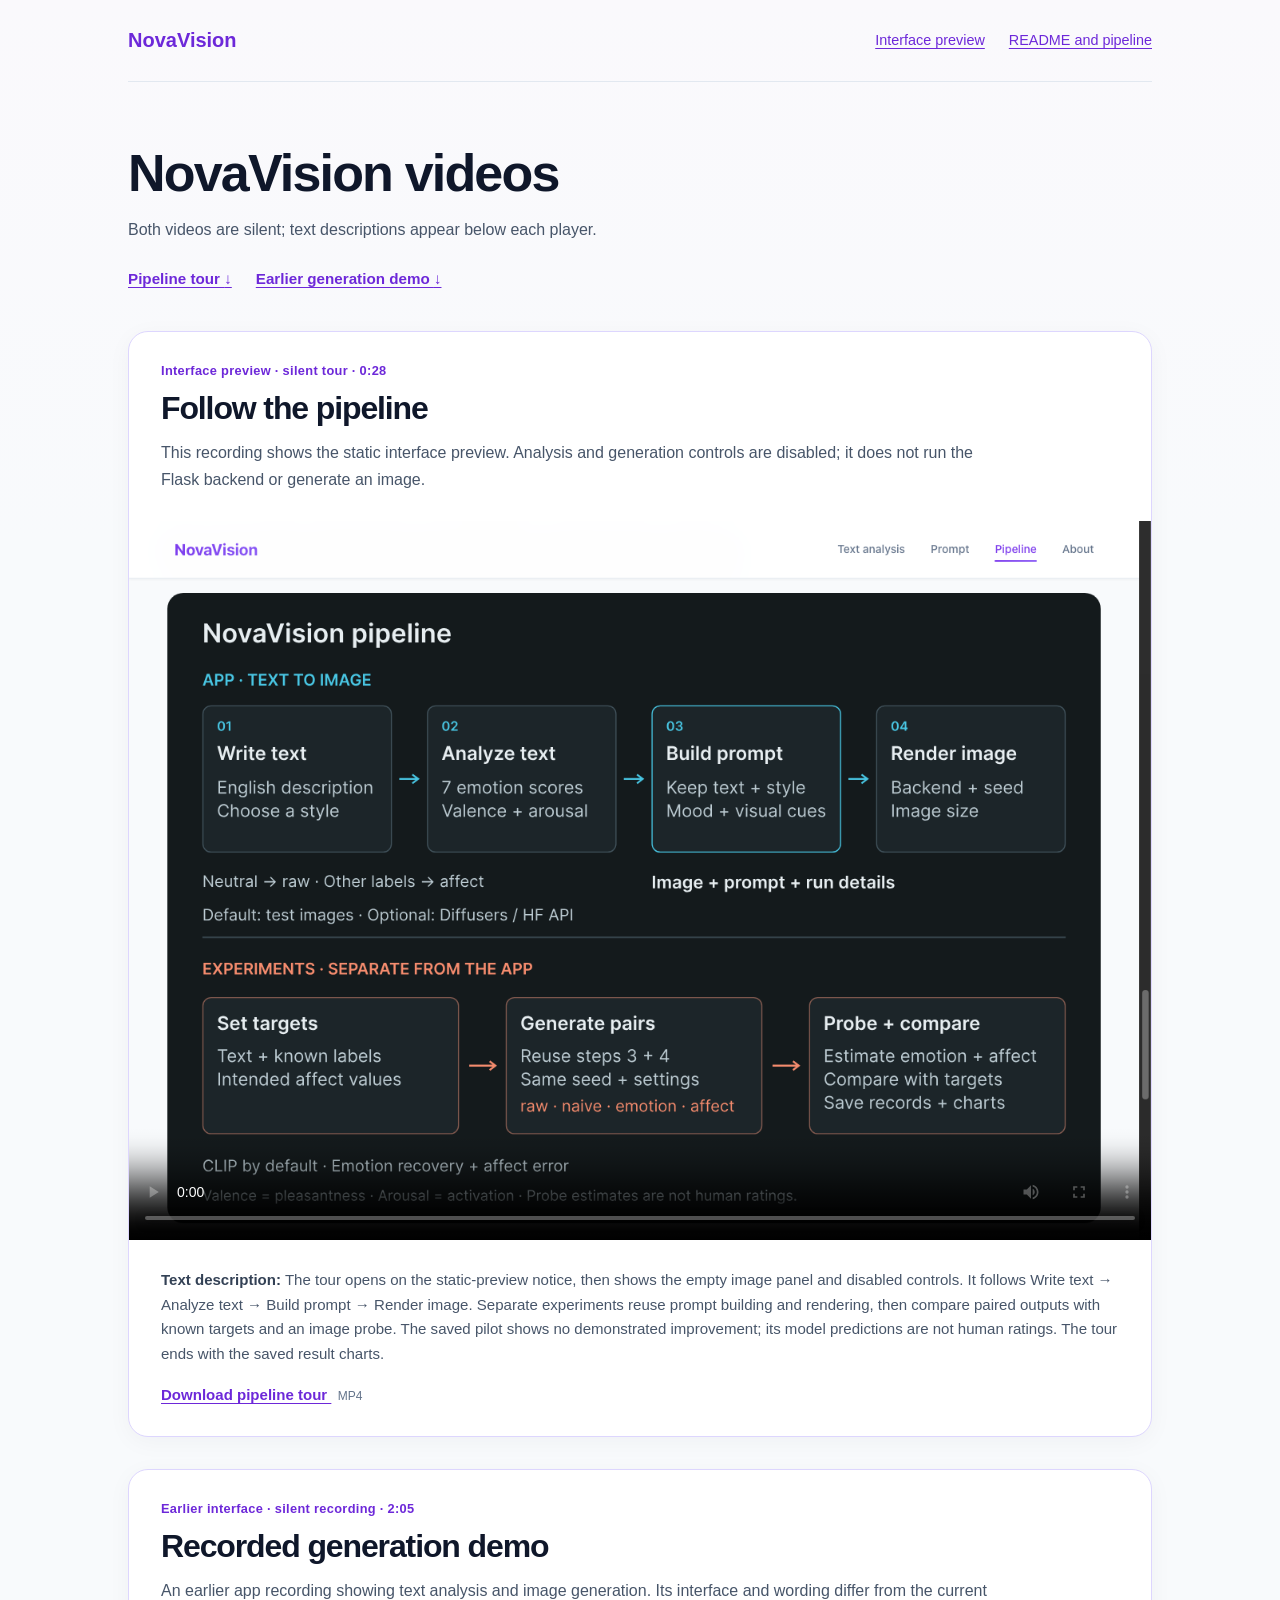
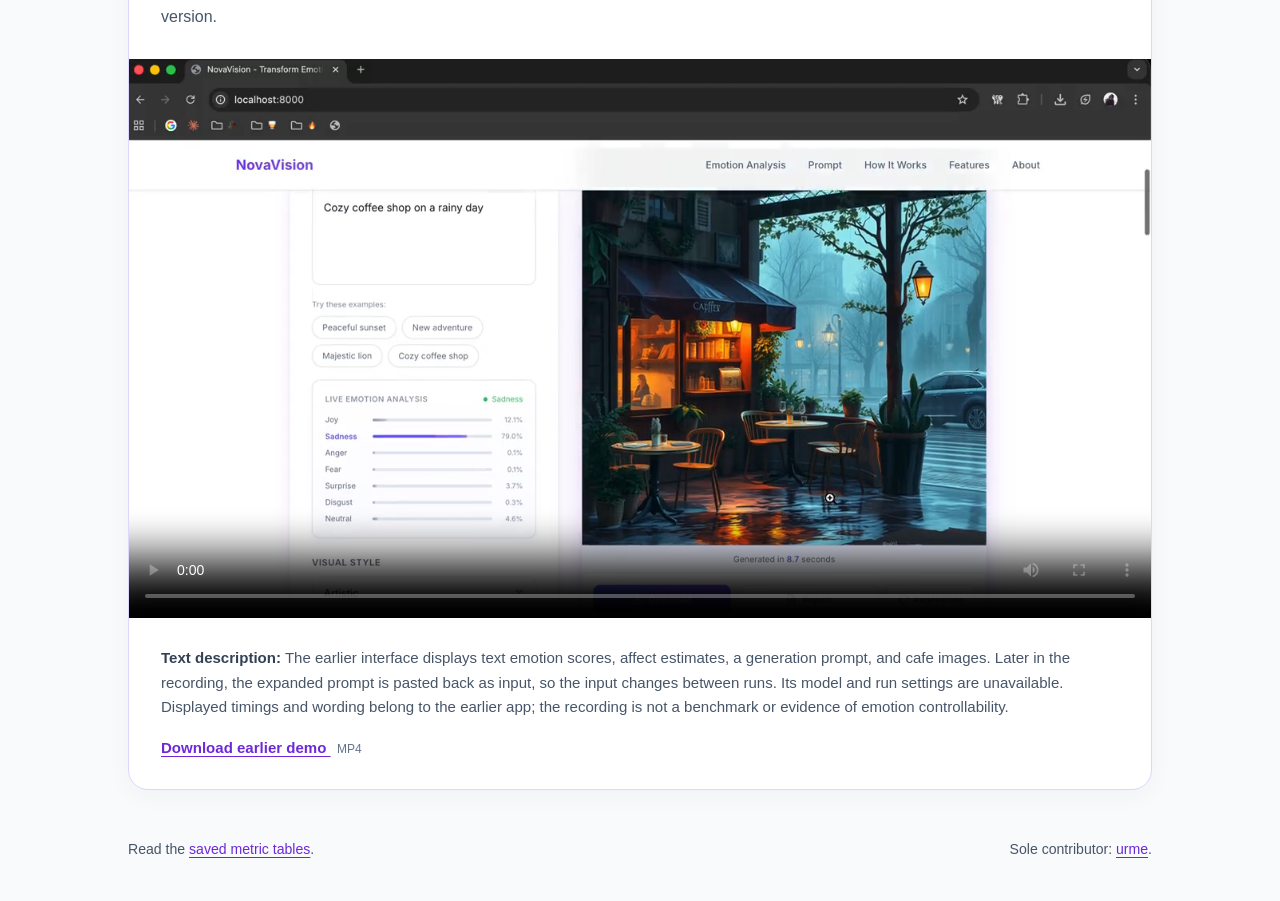
==== commit 5da98f65: "updated pipeline" ====
--- a/docs/assets/videos.html
+++ b/docs/assets/videos.html
@@ -3,7 +3,7 @@
   <head>
     <meta charset="utf-8">
     <meta name="viewport" content="width=device-width, initial-scale=1">
-    <meta name="description" content="Watch the current NovaVision interface tour and an earlier generation recording, with descriptions and downloadable videos.">
+    <meta name="description" content="Watch the NovaVision interface tour and an earlier generation recording, with descriptions and downloadable videos.">
     <meta name="color-scheme" content="light">
     <title>NovaVision videos</title>
     <link rel="stylesheet" href="videos.css">
@@ -24,14 +24,14 @@
         <h1>NovaVision videos</h1>
         <p>Both videos are silent; text descriptions appear below each player.</p>
         <nav class="video-links" aria-label="Choose a video">
-          <a href="#pipeline-tour">Current pipeline tour <span aria-hidden="true">↓</span></a>
+          <a href="#pipeline-tour">Pipeline tour <span aria-hidden="true">↓</span></a>
           <a href="#recorded-demo">Earlier generation demo <span aria-hidden="true">↓</span></a>
         </nav>
       </div>
 
       <section class="video-card" id="pipeline-tour" aria-labelledby="tour-heading">
         <div class="card-heading">
-          <p class="eyebrow">Current interface · silent tour · 0:28</p>
+          <p class="eyebrow">Interface preview · silent tour · 0:28</p>
           <h2 id="tour-heading">Follow the pipeline</h2>
           <p id="tour-description">This recording shows the static interface preview. Analysis and generation controls are disabled; it does not run the Flask backend or generate an image.</p>
         </div>
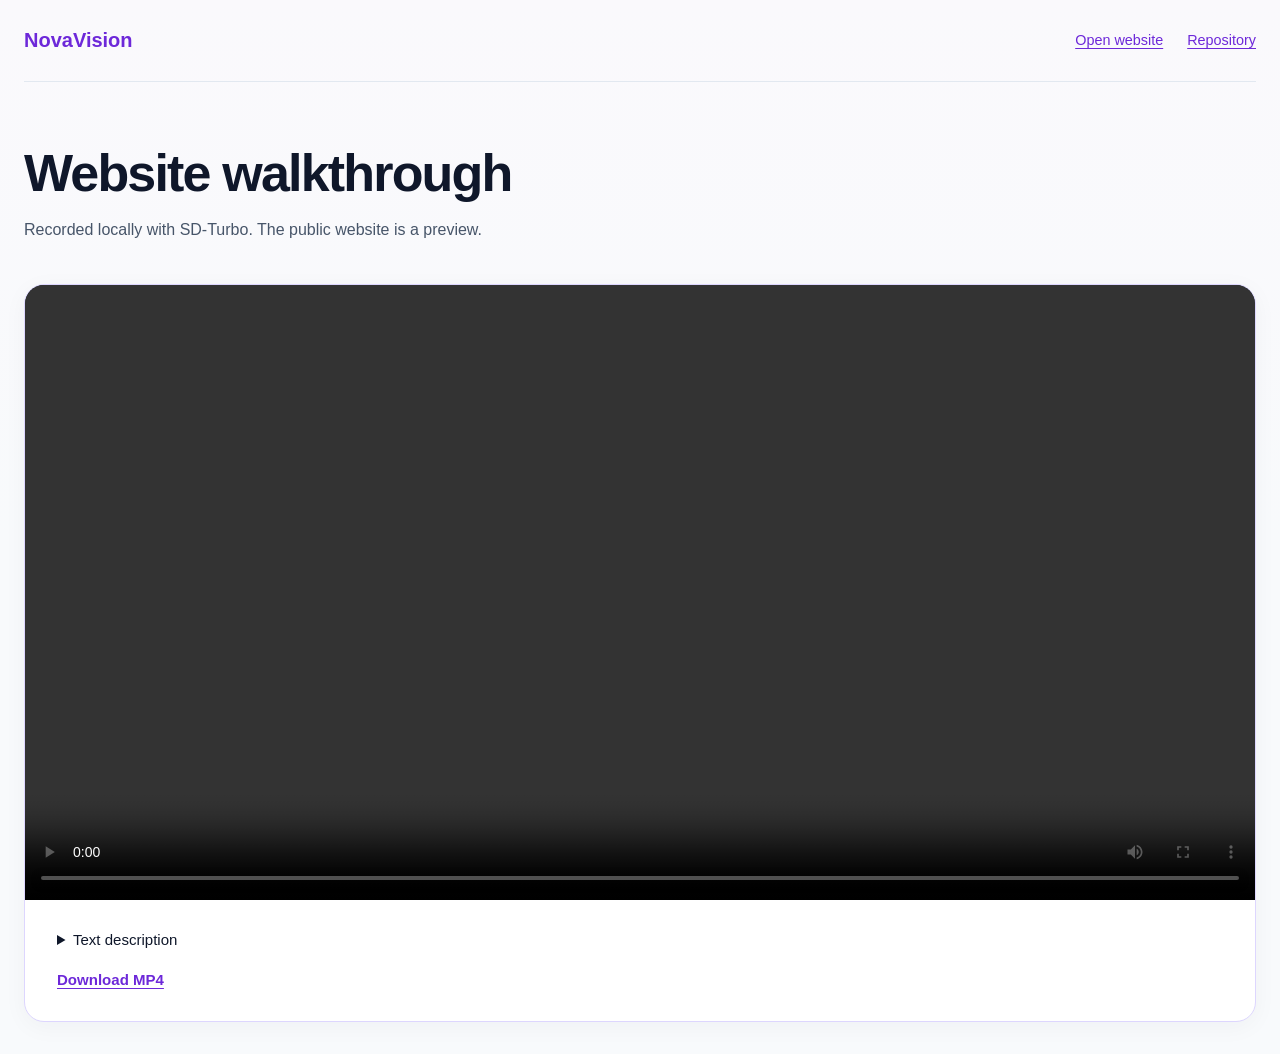
==== commit d314a03e: "updated submission" ====
--- a/docs/assets/videos.html
+++ b/docs/assets/videos.html
@@ -3,69 +3,43 @@
   <head>
     <meta charset="utf-8">
     <meta name="viewport" content="width=device-width, initial-scale=1">
-    <meta name="description" content="Watch the NovaVision interface tour and an earlier generation recording, with descriptions and downloadable videos.">
+    <meta name="description" content="Watch NovaVision analyze text, build a prompt, and generate an image in the local Python app.">
     <meta name="color-scheme" content="light">
-    <title>NovaVision videos</title>
+    <title>Website walkthrough · NovaVision</title>
     <link rel="stylesheet" href="videos.css">
     <link rel="icon" href="../favicon.svg" type="image/svg+xml">
   </head>
   <body>
-    <a class="skip-link" href="#main">Skip to videos</a>
+    <a class="skip-link" href="#main">Skip to video</a>
     <header class="page-header">
       <a class="brand" href="../">NovaVision</a>
       <nav aria-label="Project links">
-        <a href="../">Interface preview</a>
-        <a href="https://github.com/urmeo/nova-vision#novavision">README and pipeline</a>
+        <a href="../">Open website</a>
+        <a href="https://github.com/urmeo/nova-vision">Repository</a>
       </nav>
     </header>
 
     <main id="main">
       <div class="intro">
-        <h1>NovaVision videos</h1>
-        <p>Both videos are silent; text descriptions appear below each player.</p>
-        <nav class="video-links" aria-label="Choose a video">
-          <a href="#pipeline-tour">Pipeline tour <span aria-hidden="true">↓</span></a>
-          <a href="#recorded-demo">Earlier generation demo <span aria-hidden="true">↓</span></a>
-        </nav>
+        <h1 id="demo-heading">Website walkthrough</h1>
+        <p id="demo-description">Recorded locally with SD-Turbo. The public website is a preview.</p>
       </div>
 
-      <section class="video-card" id="pipeline-tour" aria-labelledby="tour-heading">
-        <div class="card-heading">
-          <p class="eyebrow">Interface preview · silent tour · 0:28</p>
-          <h2 id="tour-heading">Follow the pipeline</h2>
-          <p id="tour-description">This recording shows the static interface preview. Analysis and generation controls are disabled; it does not run the Flask backend or generate an image.</p>
-        </div>
-        <video controls playsinline preload="metadata" poster="pipeline-interface.png" width="1280" height="900" aria-labelledby="tour-heading" aria-describedby="tour-description tour-text">
-          <source src="pipeline-tour.mp4" type="video/mp4">
-          <track kind="captions" src="pipeline-tour.vtt" srclang="en" label="English descriptions" default>
-          <p>Your browser cannot play this video. <a href="pipeline-tour.mp4" download>Download the pipeline tour</a>.</p>
+      <div class="video-card">
+        <video id="demo" controls playsinline preload="metadata" width="1280" height="900" aria-labelledby="demo-heading" aria-describedby="demo-description">
+          <source src="demo.mp4" type="video/mp4">
+          <track kind="captions" src="demo.vtt" srclang="en" label="English descriptions" default>
+          <p>Your browser cannot play this video. <a href="demo.mp4" download>Download the walkthrough</a>.</p>
         </video>
         <div class="card-details">
-          <p id="tour-text"><strong>Text description:</strong> The tour opens on the static-preview notice, then shows the empty image panel and disabled controls. It follows Write text → Analyze text → Build prompt → Render image. Separate experiments reuse prompt building and rendering, then compare paired outputs with known targets and an image probe. The saved pilot shows no demonstrated improvement; its model predictions are not human ratings. The tour ends with the saved result charts.</p>
-          <a class="download-link" href="pipeline-tour.mp4" download>Download pipeline tour <span class="file-type">MP4</span></a>
+          <details>
+            <summary>Text description</summary>
+            <p>Enter text, choose a style and seed, generate an image, inspect its prompt and scores, download files, and compare variations.</p>
+            <p>Recorded locally with SD-Turbo at 512 × 512, two steps, and Apple MPS with sequential CPU offloading.</p>
+          </details>
+          <a class="download-link" href="demo.mp4" download>Download MP4</a>
         </div>
-      </section>
-
-      <section class="video-card" id="recorded-demo" aria-labelledby="demo-heading">
-        <div class="card-heading">
-          <p class="eyebrow">Earlier interface · silent recording · 2:05</p>
-          <h2 id="demo-heading">Recorded generation demo</h2>
-          <p id="demo-description">An earlier app recording showing text analysis and image generation. Its interface and wording differ from the current version.</p>
-        </div>
-        <video controls playsinline preload="metadata" poster="demo-poster.png" width="1280" height="700" aria-labelledby="demo-heading" aria-describedby="demo-description demo-text">
-          <source src="demo.mp4" type="video/mp4">
-          <p>Your browser cannot play this video. <a href="demo.mp4" download>Download the earlier generation demo</a>.</p>
-        </video>
-        <div class="card-details">
-          <p id="demo-text"><strong>Text description:</strong> The earlier interface displays text emotion scores, affect estimates, a generation prompt, and cafe images. Later in the recording, the expanded prompt is pasted back as input, so the input changes between runs. Its model and run settings are unavailable. Displayed timings and wording belong to the earlier app; the recording is not a benchmark or evidence of emotion controllability.</p>
-          <a class="download-link" href="demo.mp4" download>Download earlier demo <span class="file-type">MP4</span></a>
-        </div>
-      </section>
+      </div>
     </main>
-
-    <footer>
-      <p>Read the <a href="https://github.com/urmeo/nova-vision/blob/main/docs/results-tables.md">saved metric tables</a>.</p>
-      <p>Sole contributor: <a href="https://github.com/urmeo">urme</a>.</p>
-    </footer>
   </body>
 </html>
--- a/docs/assets/videos.css
+++ b/docs/assets/videos.css
@@ -48,9 +48,8 @@
 }
 
 .page-header,
-main,
-footer {
-  width: min(100% - 3rem, 64rem);
+main {
+  width: min(100% - 3rem, 80rem);
   margin-inline: auto;
 }
 
@@ -85,39 +84,17 @@
   padding-block: 3.75rem 2.5rem;
 }
 
-.eyebrow {
-  margin: 0 0 0.5rem;
-  color: #6d28d9;
-  font-size: 0.8rem;
-  font-weight: 700;
-  letter-spacing: 0.025em;
-}
-
-h1,
-h2 {
+h1 {
   margin: 0 0 0.8rem;
   font-weight: 750;
   line-height: 1.2;
   letter-spacing: -0.035em;
-}
-
-h1 {
   font-size: clamp(2rem, 5vw, 3.25rem);
-}
-
-h2 {
-  font-size: clamp(1.5rem, 3.5vw, 2rem);
 }
 
 p {
   margin: 0;
   color: #475569;
-}
-
-.video-links {
-  margin-top: 1.4rem;
-  font-size: 0.95rem;
-  font-weight: 600;
 }
 
 .video-card {
@@ -127,16 +104,6 @@
   border-radius: 1.25rem;
   background: #fff;
   box-shadow: 0 5px 24px rgb(15 23 42 / 4%);
-  scroll-margin-top: 1rem;
-}
-
-.card-heading,
-.card-details {
-  padding: 1.75rem 2rem;
-}
-
-.card-heading p:last-child {
-  max-width: 52rem;
 }
 
 video {
@@ -154,12 +121,16 @@
 .card-details {
   display: grid;
   gap: 1rem;
+  padding: 1.75rem 2rem;
   font-size: 0.94rem;
 }
 
-strong {
-  color: #334155;
-  font-weight: 650;
+summary {
+  cursor: pointer;
+}
+
+details p {
+  margin-top: 0.75rem;
 }
 
 .download-link {
@@ -167,28 +138,10 @@
   font-weight: 600;
 }
 
-.file-type {
-  display: inline-block;
-  margin-left: 0.4rem;
-  color: #64748b;
-  font-size: 0.75rem;
-  font-weight: 500;
-}
-
-footer {
-  display: flex;
-  justify-content: space-between;
-  flex-wrap: wrap;
-  gap: 0.75rem 2rem;
-  padding-block: 1rem 2.5rem;
-  font-size: 0.88rem;
-}
-
 @media (max-width: 600px) {
   .page-header,
-  main,
-  footer {
-    width: min(100% - 2rem, 64rem);
+  main {
+    width: min(100% - 2rem, 80rem);
   }
 
   .page-header {
@@ -202,7 +155,6 @@
     padding-block: 2.25rem 1.75rem;
   }
 
-  .card-heading,
   .card-details {
     padding: 1.25rem;
   }
